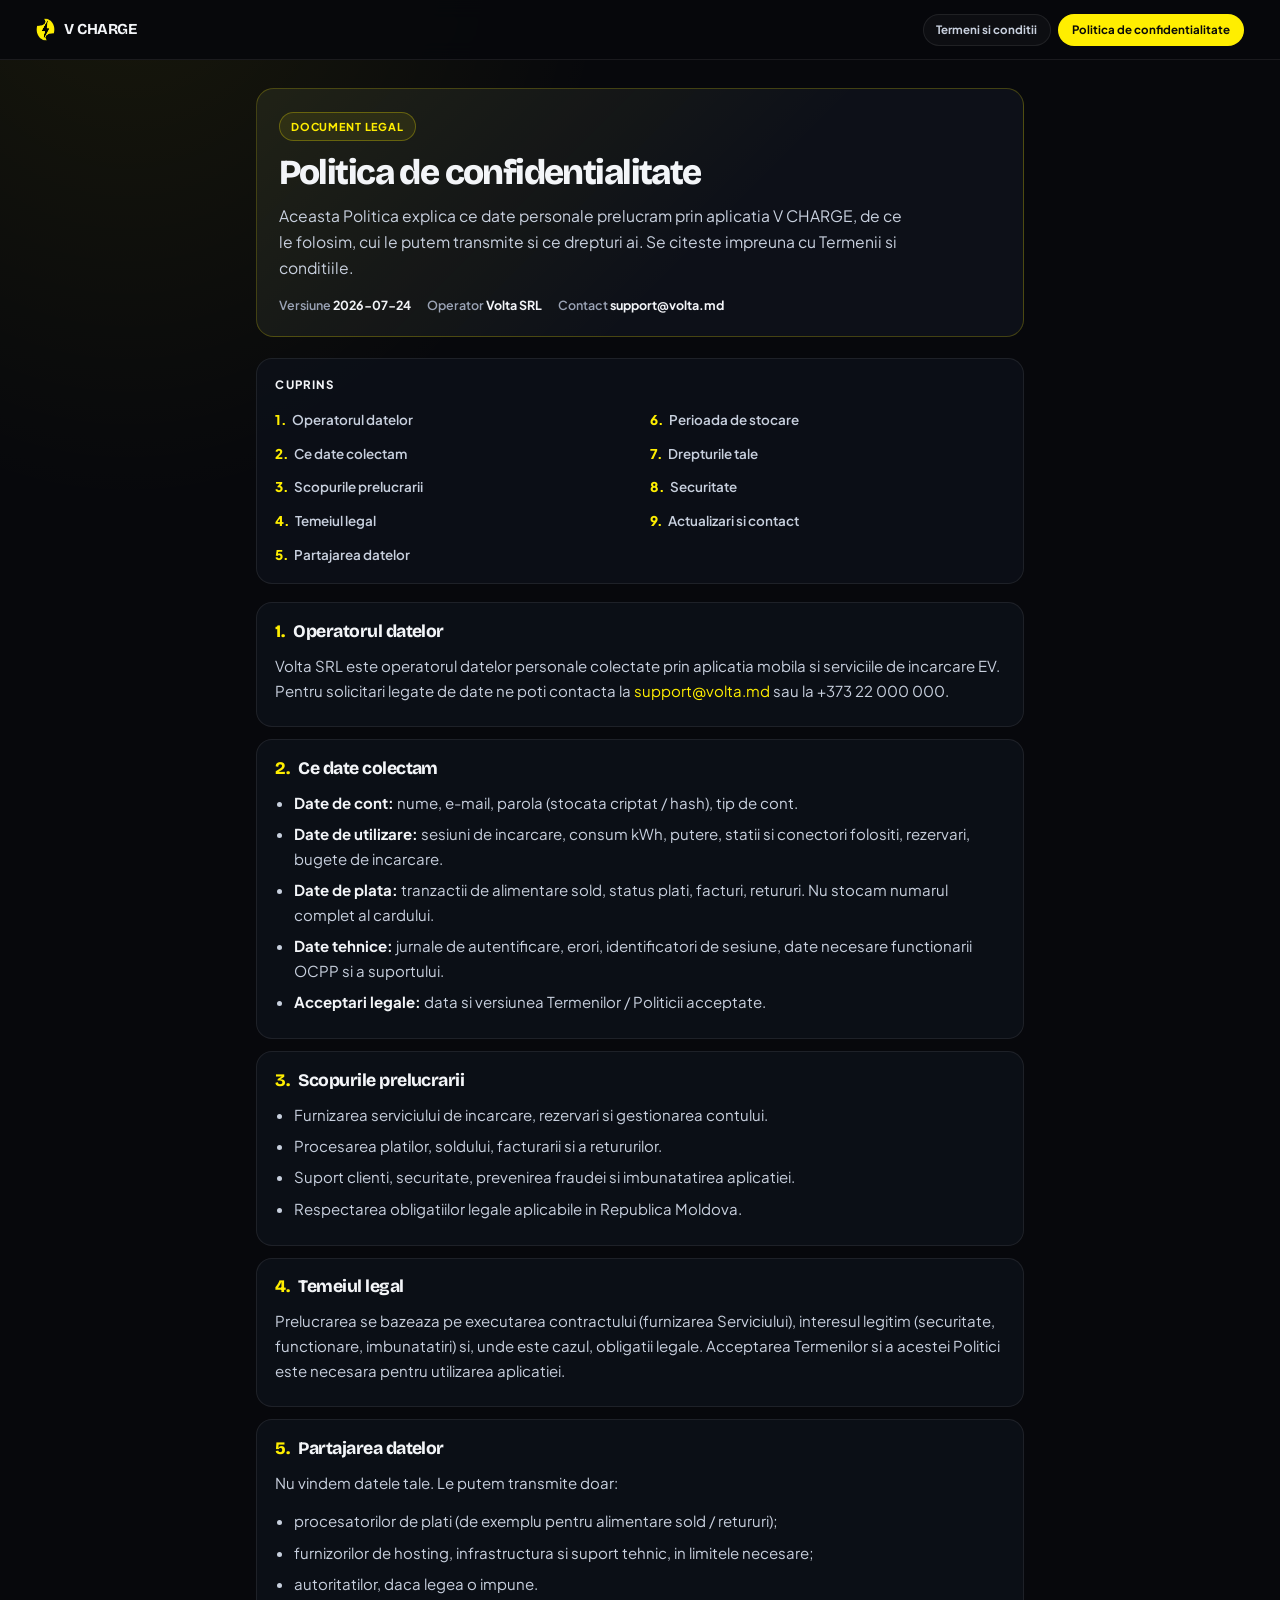
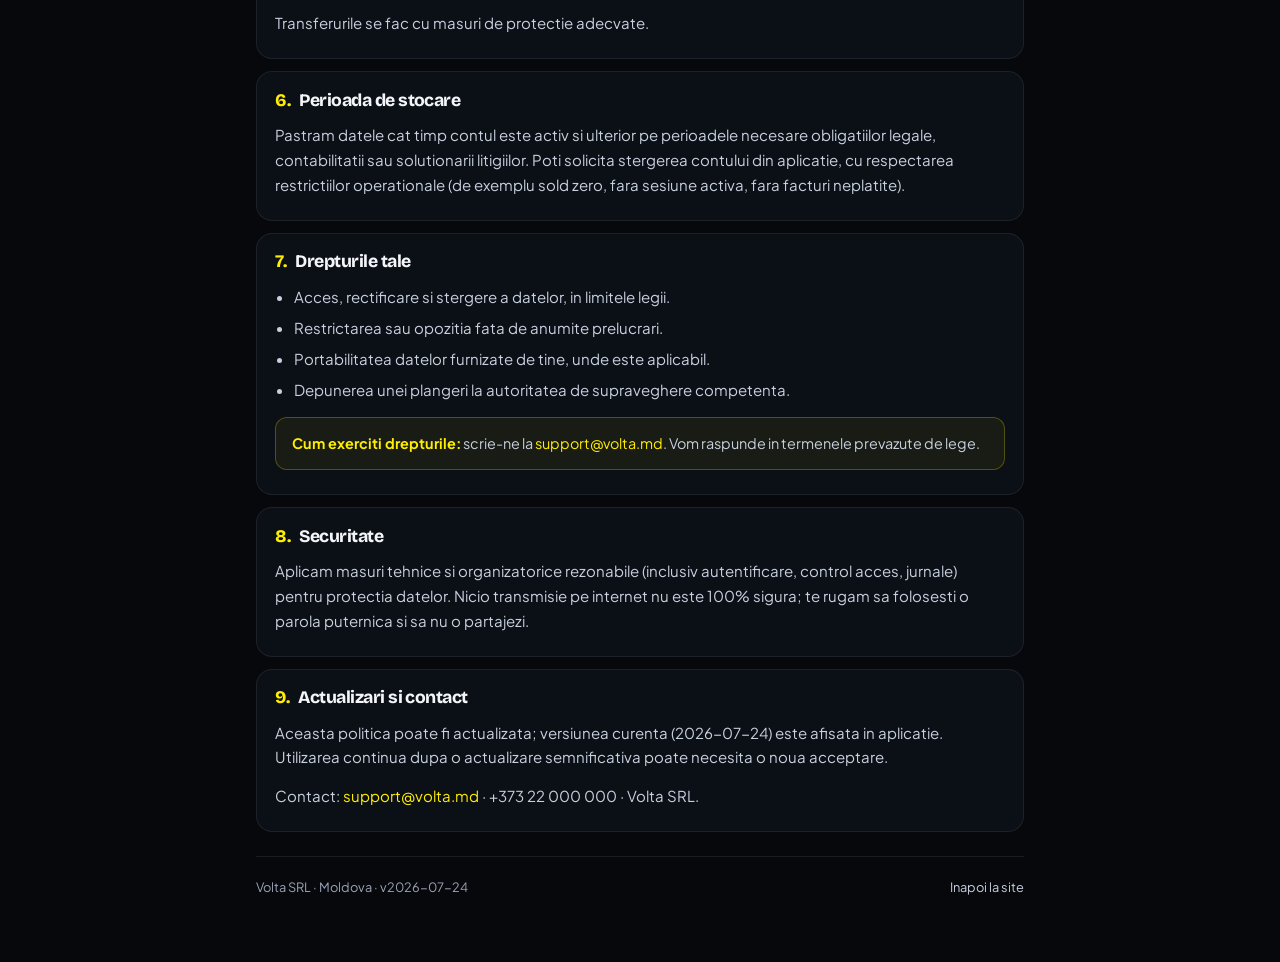
==== confidentialitate.html @ 5cec2ad6 "first commit" ====
<!DOCTYPE html>
<html lang="ro">
<head>
  <meta charset="UTF-8" />
  <meta name="viewport" content="width=device-width, initial-scale=1.0, viewport-fit=cover" />
  <meta name="description" content="Politica de confidentialitate — Volta SRL" />
  <title>Politica de confidentialitate · Volta SRL</title>
  <link rel="icon" href="./assets/app-icon.png" type="image/png" />
  <link rel="preconnect" href="https://fonts.googleapis.com" />
  <link rel="preconnect" href="https://fonts.gstatic.com" crossorigin />
  <link href="https://fonts.googleapis.com/css2?family=Bricolage+Grotesque:opsz,wght@12..96,500;12..96,700;12..96,800&family=Plus+Jakarta+Sans:wght@400;500;600;700&display=swap" rel="stylesheet" />
  <link rel="stylesheet" href="./legal.css" />
</head>
<body>
  <header class="legal-nav">
    <a class="legal-nav-brand" href="./">
      <img src="./assets/volta-ev-logo.png" alt="" width="28" height="33" />
      <span>V CHARGE</span>
    </a>
    <nav class="legal-nav-links" aria-label="Documente legale">
      <a class="" href="./termeni.html">Termeni si conditii</a>
      <a class="is-active" href="./confidentialitate.html">Politica de confidentialitate</a>
    </nav>
  </header>

  <main class="legal-shell">
    <header class="legal-hero">
      <p class="legal-badge">Document legal</p>
      <h1>Politica de confidentialitate</h1>
      <p class="legal-lede">Aceasta Politica explica ce date personale prelucram prin aplicatia V CHARGE, de ce le folosim, cui le putem transmite si ce drepturi ai. Se citeste impreuna cu Termenii si conditiile.</p>
      <div class="legal-meta">
        <span>Versiune <strong>2026-07-24</strong></span><span>Operator <strong>Volta SRL</strong></span><span>Contact <strong>support@volta.md</strong></span>
      </div>
    </header>

    <nav class="legal-toc" aria-label="Cuprins">
      <h2>Cuprins</h2>
      
      <ol>
        <li><a href="#p1"><span class="n">1.</span>Operatorul datelor</a></li>
        <li><a href="#p2"><span class="n">2.</span>Ce date colectam</a></li>
        <li><a href="#p3"><span class="n">3.</span>Scopurile prelucrarii</a></li>
        <li><a href="#p4"><span class="n">4.</span>Temeiul legal</a></li>
        <li><a href="#p5"><span class="n">5.</span>Partajarea datelor</a></li>
        <li><a href="#p6"><span class="n">6.</span>Perioada de stocare</a></li>
        <li><a href="#p7"><span class="n">7.</span>Drepturile tale</a></li>
        <li><a href="#p8"><span class="n">8.</span>Securitate</a></li>
        <li><a href="#p9"><span class="n">9.</span>Actualizari si contact</a></li>
      </ol>

    </nav>

    
    <section class="legal-section" id="p1">
      <h2><span class="n">1.</span> Operatorul datelor</h2>
      <p>
        Volta SRL este operatorul datelor personale colectate prin aplicatia mobila
        si serviciile de incarcare EV. Pentru solicitari legate de date ne poti contacta la
        <a href="mailto:support@volta.md">support@volta.md</a>
        sau la +373 22 000 000.
      </p>
    </section>

    <section class="legal-section" id="p2">
      <h2><span class="n">2.</span> Ce date colectam</h2>
      <ul>
        <li><strong>Date de cont:</strong> nume, e-mail, parola (stocata criptat / hash), tip de cont.</li>
        <li><strong>Date de utilizare:</strong> sesiuni de incarcare, consum kWh, putere, statii
            si conectori folositi, rezervari, bugete de incarcare.</li>
        <li><strong>Date de plata:</strong> tranzactii de alimentare sold, status plati, facturi,
            retururi. Nu stocam numarul complet al cardului.</li>
        <li><strong>Date tehnice:</strong> jurnale de autentificare, erori, identificatori de sesiune,
            date necesare functionarii OCPP si a suportului.</li>
        <li><strong>Acceptari legale:</strong> data si versiunea Termenilor / Politicii acceptate.</li>
      </ul>
    </section>

    <section class="legal-section" id="p3">
      <h2><span class="n">3.</span> Scopurile prelucrarii</h2>
      <ul>
        <li>Furnizarea serviciului de incarcare, rezervari si gestionarea contului.</li>
        <li>Procesarea platilor, soldului, facturarii si a retururilor.</li>
        <li>Suport clienti, securitate, prevenirea fraudei si imbunatatirea aplicatiei.</li>
        <li>Respectarea obligatiilor legale aplicabile in Republica Moldova.</li>
      </ul>
    </section>

    <section class="legal-section" id="p4">
      <h2><span class="n">4.</span> Temeiul legal</h2>
      <p>
        Prelucrarea se bazeaza pe executarea contractului (furnizarea Serviciului),
        interesul legitim (securitate, functionare, imbunatatiri) si, unde este cazul,
        obligatii legale. Acceptarea Termenilor si a acestei Politici este necesara
        pentru utilizarea aplicatiei.
      </p>
    </section>

    <section class="legal-section" id="p5">
      <h2><span class="n">5.</span> Partajarea datelor</h2>
      <p>Nu vindem datele tale. Le putem transmite doar:</p>
      <ul>
        <li>procesatorilor de plati (de exemplu pentru alimentare sold / retururi);</li>
        <li>furnizorilor de hosting, infrastructura si suport tehnic, in limitele necesare;</li>
        <li>autoritatilor, daca legea o impune.</li>
      </ul>
      <p>Transferurile se fac cu masuri de protectie adecvate.</p>
    </section>

    <section class="legal-section" id="p6">
      <h2><span class="n">6.</span> Perioada de stocare</h2>
      <p>
        Pastram datele cat timp contul este activ si ulterior pe perioadele necesare
        obligatiilor legale, contabilitatii sau solutionarii litigiilor. Poti solicita
        stergerea contului din aplicatie, cu respectarea restrictiilor operationale
        (de exemplu sold zero, fara sesiune activa, fara facturi neplatite).
      </p>
    </section>

    <section class="legal-section" id="p7">
      <h2><span class="n">7.</span> Drepturile tale</h2>
      <ul>
        <li>Acces, rectificare si stergere a datelor, in limitele legii.</li>
        <li>Restrictarea sau opozitia fata de anumite prelucrari.</li>
        <li>Portabilitatea datelor furnizate de tine, unde este aplicabil.</li>
        <li>Depunerea unei plangeri la autoritatea de supraveghere competenta.</li>
      </ul>
      <div class="legal-callout">
        <strong>Cum exerciti drepturile:</strong> scrie-ne la
        <a href="mailto:support@volta.md">support@volta.md</a>. Vom raspunde in termenele
        prevazute de lege.
      </div>
    </section>

    <section class="legal-section" id="p8">
      <h2><span class="n">8.</span> Securitate</h2>
      <p>
        Aplicam masuri tehnice si organizatorice rezonabile (inclusiv autentificare,
        control acces, jurnale) pentru protectia datelor. Nicio transmisie pe internet
        nu este 100% sigura; te rugam sa folosesti o parola puternica si sa nu o partajezi.
      </p>
    </section>

    <section class="legal-section" id="p9">
      <h2><span class="n">9.</span> Actualizari si contact</h2>
      <p>
        Aceasta politica poate fi actualizata; versiunea curenta (2026-07-24)
        este afisata in aplicatie. Utilizarea continua dupa o actualizare semnificativa
        poate necesita o noua acceptare.
      </p>
      <p>
        Contact: <a href="mailto:support@volta.md">support@volta.md</a>
        · +373 22 000 000
        · Volta SRL.
      </p>
    </section>


    <footer class="legal-footer">
      <span>Volta SRL · Moldova · v2026-07-24</span>
      <a href="./">Inapoi la site</a>
    </footer>
  </main>
</body>
</html>
---- legal.css ----
:root {
  --bg: #07080c;
  --bg2: #0d1018;
  --ink: #f3f5f8;
  --mute: #9aa3b5;
  --soft: #c8d0de;
  --line: rgba(255, 255, 255, 0.08);
  --y: #ffee00;
  --ease: cubic-bezier(0.22, 1, 0.36, 1);
  --display: "Bricolage Grotesque", system-ui, sans-serif;
  --sans: "Plus Jakarta Sans", system-ui, sans-serif;
}

*,
*::before,
*::after {
  box-sizing: border-box;
}

html {
  scroll-behavior: smooth;
}

body {
  margin: 0;
  font-family: var(--sans);
  color: var(--ink);
  background:
    radial-gradient(70% 45% at 10% -5%, rgba(255, 238, 0, 0.08), transparent 55%),
    var(--bg);
  line-height: 1.65;
  -webkit-font-smoothing: antialiased;
}

a {
  color: var(--y);
  text-decoration: none;
}

a:hover {
  text-decoration: underline;
}

.legal-nav {
  position: sticky;
  top: 0;
  z-index: 20;
  display: flex;
  align-items: center;
  justify-content: space-between;
  gap: 1rem;
  padding: 0.85rem clamp(1.1rem, 3vw, 2.25rem);
  background: rgba(7, 8, 12, 0.92);
  border-bottom: 1px solid var(--line);
  backdrop-filter: blur(10px);
}

.legal-nav-brand {
  display: inline-flex;
  align-items: center;
  gap: 0.55rem;
  font-family: var(--display);
  font-weight: 700;
  font-size: 0.95rem;
  letter-spacing: -0.03em;
  color: var(--ink);
  text-decoration: none;
}

.legal-nav-brand:hover {
  text-decoration: none;
}

.legal-nav-brand img {
  width: 1.2rem;
  height: auto;
  aspect-ratio: 399 / 472;
}

.legal-nav-links {
  display: flex;
  flex-wrap: wrap;
  gap: 0.45rem;
}

.legal-nav-links a {
  display: inline-flex;
  align-items: center;
  min-height: 2rem;
  padding: 0 0.8rem;
  border-radius: 999px;
  border: 1px solid var(--line);
  color: var(--soft);
  font-size: 0.72rem;
  font-weight: 700;
  text-decoration: none;
  background: rgba(255, 255, 255, 0.03);
}

.legal-nav-links a.is-active {
  border-color: rgba(255, 238, 0, 0.45);
  color: #0a0a0a;
  background: var(--y);
}

.legal-shell {
  max-width: 52rem;
  margin: 0 auto;
  padding: 1.75rem clamp(1.1rem, 3vw, 2rem) 4rem;
}

.legal-hero {
  margin-bottom: 1.35rem;
  padding: 1.4rem 1.35rem 1.25rem;
  border-radius: 1.1rem;
  border: 1px solid rgba(255, 238, 0, 0.22);
  background:
    linear-gradient(135deg, rgba(255, 238, 0, 0.08), transparent 60%),
    var(--bg2);
}

.legal-badge {
  display: inline-flex;
  margin: 0 0 0.75rem;
  padding: 0.3rem 0.7rem;
  border-radius: 999px;
  border: 1px solid rgba(255, 238, 0, 0.28);
  color: var(--y);
  font-size: 0.68rem;
  font-weight: 750;
  letter-spacing: 0.08em;
  text-transform: uppercase;
  background: rgba(255, 238, 0, 0.08);
}

.legal-hero h1 {
  margin: 0 0 0.65rem;
  font-family: var(--display);
  font-size: clamp(1.7rem, 4vw, 2.2rem);
  font-weight: 800;
  letter-spacing: -0.045em;
  line-height: 1.12;
}

.legal-lede {
  margin: 0 0 0.9rem;
  color: var(--soft);
  font-size: 0.98rem;
  max-width: 58ch;
}

.legal-meta {
  display: flex;
  flex-wrap: wrap;
  gap: 0.5rem 1rem;
  color: var(--mute);
  font-size: 0.78rem;
  font-weight: 600;
}

.legal-meta strong {
  color: var(--ink);
}

.legal-toc {
  margin-bottom: 1.15rem;
  padding: 1rem 1.15rem;
  border-radius: 1rem;
  border: 1px solid var(--line);
  background: rgba(13, 16, 24, 0.9);
}

.legal-toc h2 {
  margin: 0 0 0.75rem;
  font-size: 0.72rem;
  font-weight: 750;
  letter-spacing: 0.1em;
  text-transform: uppercase;
  color: var(--ink);
}

.legal-toc ol {
  margin: 0;
  padding: 0;
  list-style: none;
  columns: 2;
  column-gap: 1.25rem;
}

.legal-toc li {
  break-inside: avoid;
  margin-bottom: 0.45rem;
}

.legal-toc a {
  color: var(--soft);
  font-size: 0.84rem;
  font-weight: 600;
  text-decoration: none;
  line-height: 1.35;
}

.legal-toc a:hover {
  color: var(--y);
  text-decoration: none;
}

.legal-toc .n {
  color: var(--y);
  font-weight: 800;
  margin-right: 0.35rem;
}

@media (max-width: 640px) {
  .legal-toc ol {
    columns: 1;
  }
}

.legal-section {
  scroll-margin-top: 4.5rem;
  margin-bottom: 0.75rem;
  padding: 1.1rem 1.15rem 0.55rem;
  border-radius: 1rem;
  border: 1px solid var(--line);
  background: rgba(13, 16, 24, 0.88);
}

.legal-section h2 {
  margin: 0 0 0.7rem;
  font-family: var(--display);
  font-size: 1.1rem;
  font-weight: 750;
  letter-spacing: -0.03em;
  line-height: 1.25;
}

.legal-section h2 .n {
  color: var(--y);
  margin-right: 0.35rem;
}

.legal-section p,
.legal-section li {
  color: var(--soft);
  font-size: 0.94rem;
}

.legal-section p {
  margin: 0 0 0.85rem;
}

.legal-section ul {
  margin: 0 0 0.9rem;
  padding-left: 1.15rem;
}

.legal-section li {
  margin-bottom: 0.4rem;
}

.legal-section strong {
  color: var(--ink);
}

.legal-callout {
  margin: 0 0 0.95rem;
  padding: 0.85rem 0.95rem;
  border-radius: 0.75rem;
  border: 1px solid rgba(255, 238, 0, 0.25);
  background: rgba(255, 238, 0, 0.06);
  color: var(--soft);
  font-size: 0.9rem;
}

.legal-callout strong {
  color: var(--y);
}

.legal-footer {
  display: flex;
  flex-wrap: wrap;
  justify-content: space-between;
  gap: 0.5rem 1rem;
  margin-top: 1.5rem;
  padding-top: 1.25rem;
  border-top: 1px solid var(--line);
  font-size: 0.8rem;
  color: var(--mute);
}

.legal-footer a {
  color: var(--soft);
  text-decoration: none;
}

.legal-footer a:hover {
  color: var(--y);
}

@media (max-width: 720px) {
  .legal-nav {
    flex-direction: column;
    align-items: flex-start;
    padding-top: max(0.75rem, env(safe-area-inset-top, 0px));
    padding-left: max(1rem, env(safe-area-inset-left, 0px));
    padding-right: max(1rem, env(safe-area-inset-right, 0px));
  }

  .legal-nav-links {
    width: 100%;
  }

  .legal-nav-links a {
    flex: 1 1 auto;
    justify-content: center;
    min-height: 2.35rem;
    font-size: 0.7rem;
  }

  .legal-shell {
    padding: 1.15rem 1rem calc(2.5rem + env(safe-area-inset-bottom, 0px));
  }

  .legal-hero {
    padding: 1.1rem 1rem 1rem;
    border-radius: 0.95rem;
  }

  .legal-hero h1 {
    font-size: clamp(1.45rem, 7vw, 1.85rem);
  }

  .legal-lede {
    font-size: 0.92rem;
  }

  .legal-toc,
  .legal-section {
    padding-inline: 0.95rem;
    border-radius: 0.9rem;
  }

  .legal-section {
    scroll-margin-top: 6.5rem;
  }

  .legal-section h2 {
    font-size: 1.02rem;
  }

  .legal-section p,
  .legal-section li {
    font-size: 0.9rem;
  }
}
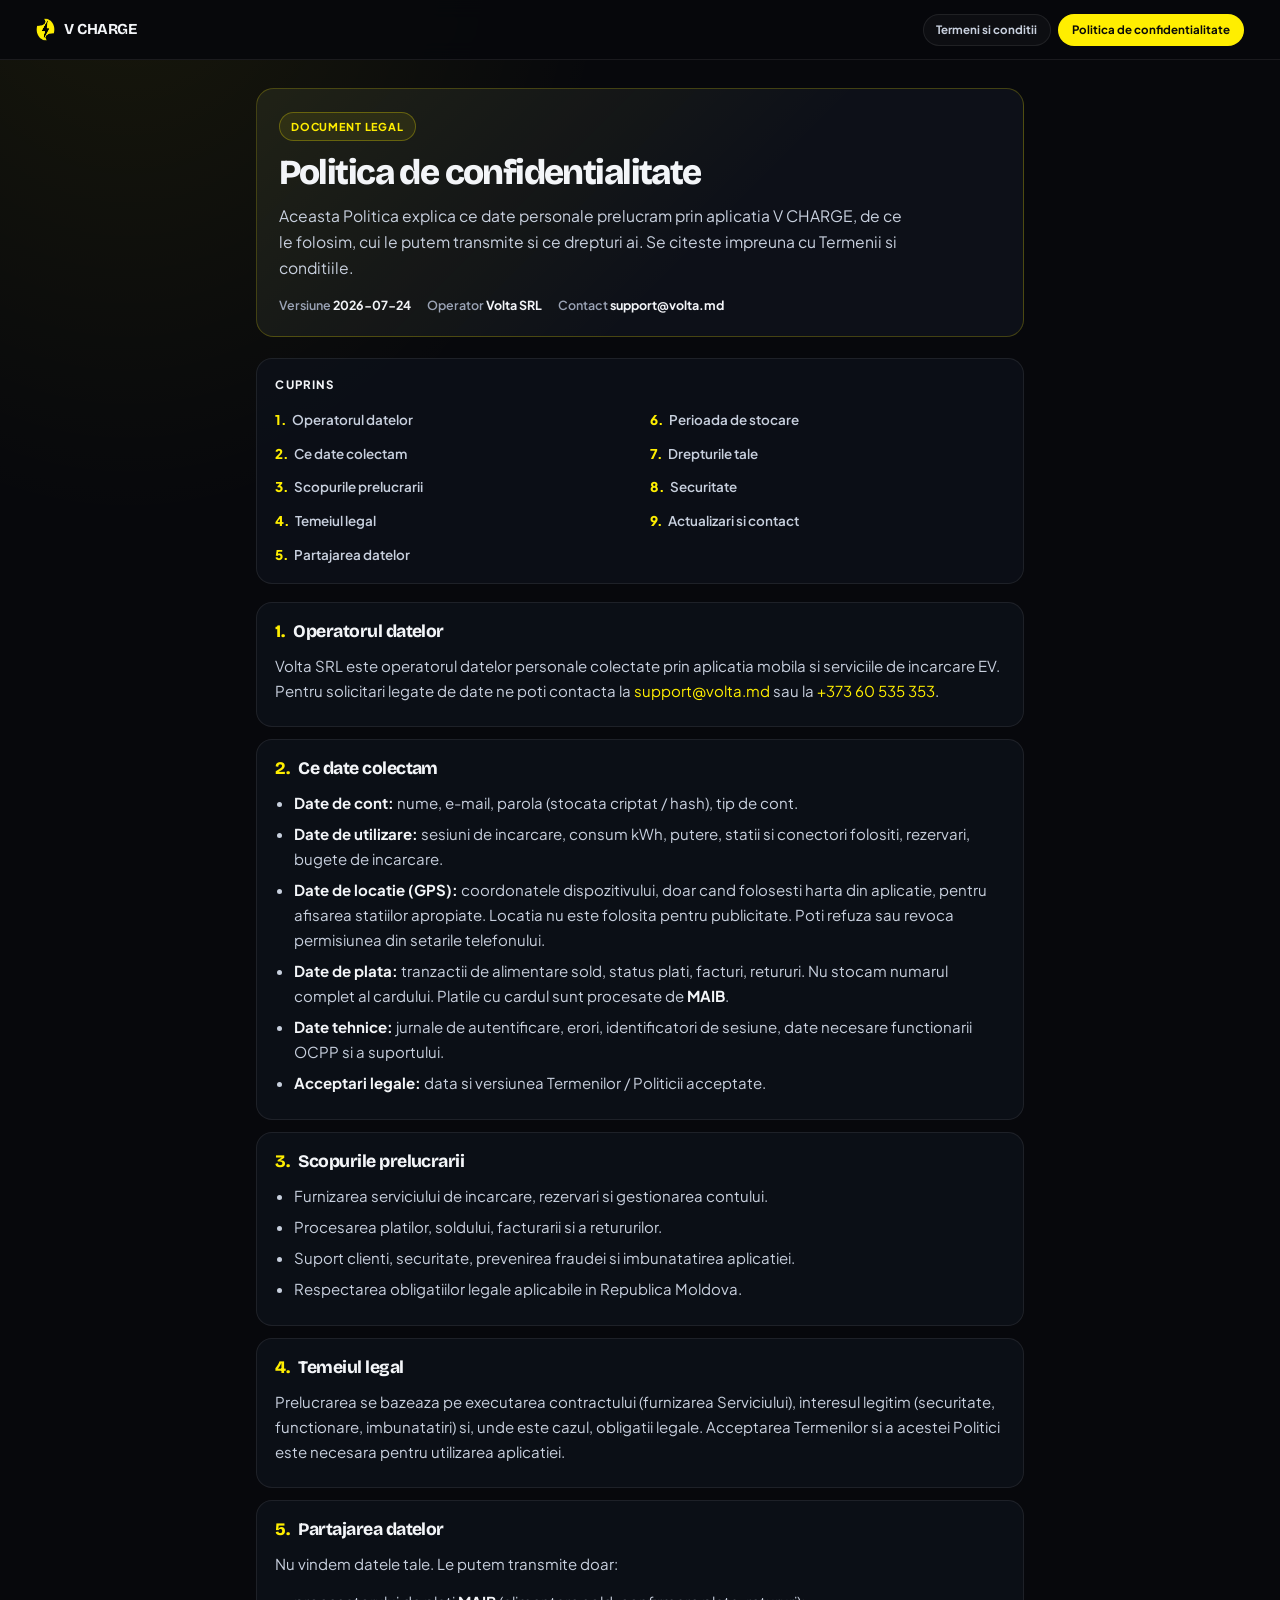
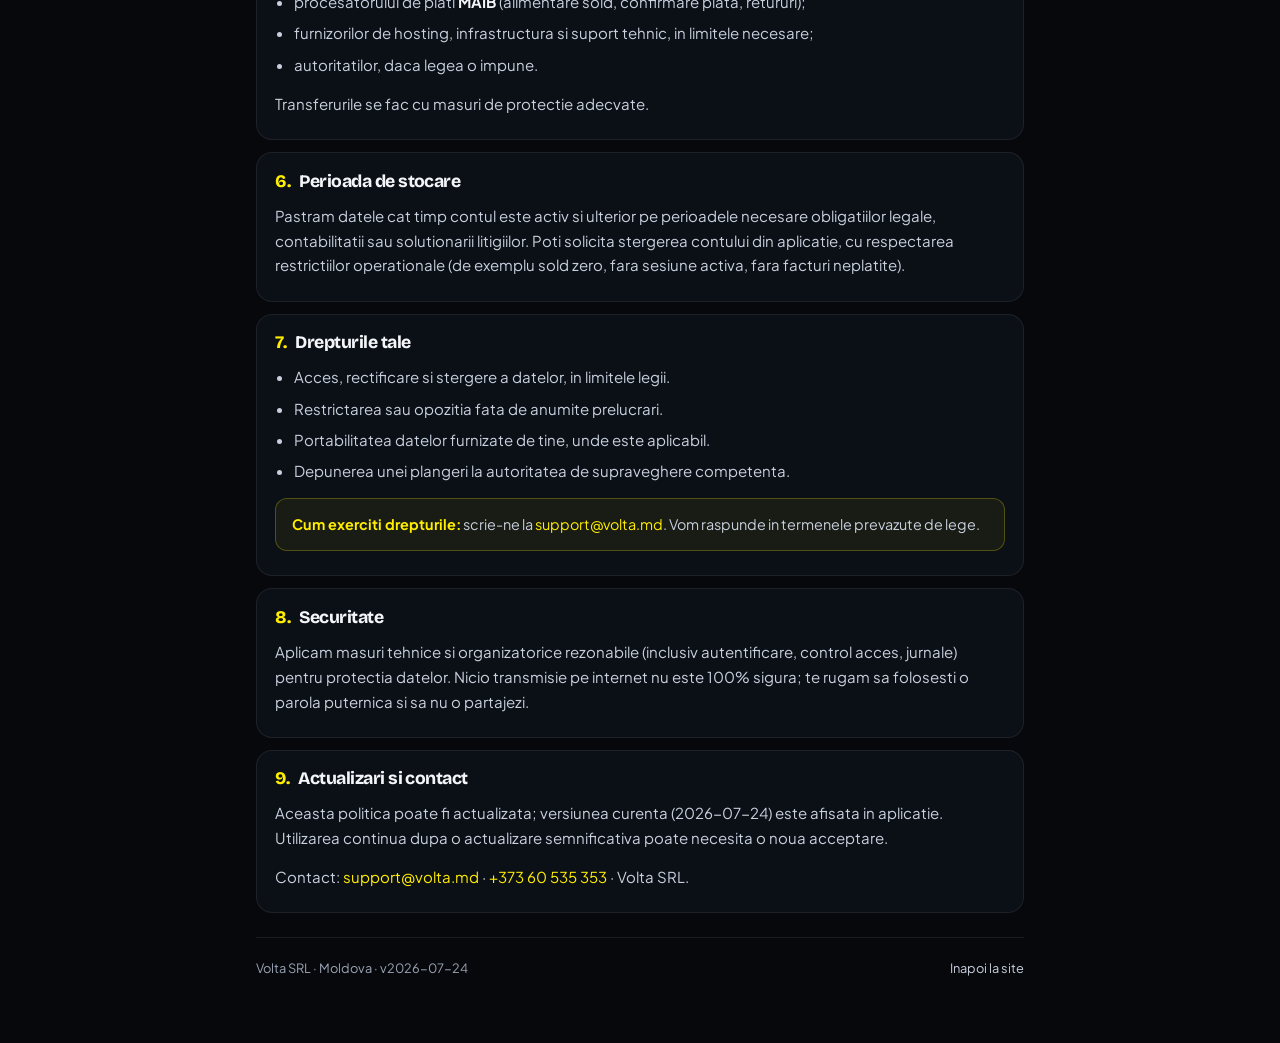
==== commit f239212d: "bhfiuehwefguiefefeferh" ====
--- a/confidentialitate.html
+++ b/confidentialitate.html
@@ -57,7 +57,7 @@
         Volta SRL este operatorul datelor personale colectate prin aplicatia mobila
         si serviciile de incarcare EV. Pentru solicitari legate de date ne poti contacta la
         <a href="mailto:support@volta.md">support@volta.md</a>
-        sau la +373 22 000 000.
+        sau la <a href="tel:+37360535353">+373 60 535 353</a>.
       </p>
     </section>
 
@@ -67,8 +67,12 @@
         <li><strong>Date de cont:</strong> nume, e-mail, parola (stocata criptat / hash), tip de cont.</li>
         <li><strong>Date de utilizare:</strong> sesiuni de incarcare, consum kWh, putere, statii
             si conectori folositi, rezervari, bugete de incarcare.</li>
+        <li><strong>Date de locatie (GPS):</strong> coordonatele dispozitivului, doar cand folosesti
+            harta din aplicatie, pentru afisarea statiilor apropiate. Locatia nu este folosita
+            pentru publicitate. Poti refuza sau revoca permisiunea din setarile telefonului.</li>
         <li><strong>Date de plata:</strong> tranzactii de alimentare sold, status plati, facturi,
-            retururi. Nu stocam numarul complet al cardului.</li>
+            retururi. Nu stocam numarul complet al cardului. Platile cu cardul sunt procesate de
+            <strong>MAIB</strong>.</li>
         <li><strong>Date tehnice:</strong> jurnale de autentificare, erori, identificatori de sesiune,
             date necesare functionarii OCPP si a suportului.</li>
         <li><strong>Acceptari legale:</strong> data si versiunea Termenilor / Politicii acceptate.</li>
@@ -99,7 +103,7 @@
       <h2><span class="n">5.</span> Partajarea datelor</h2>
       <p>Nu vindem datele tale. Le putem transmite doar:</p>
       <ul>
-        <li>procesatorilor de plati (de exemplu pentru alimentare sold / retururi);</li>
+        <li>procesatorului de plati <strong>MAIB</strong> (alimentare sold, confirmare plata, retururi);</li>
         <li>furnizorilor de hosting, infrastructura si suport tehnic, in limitele necesare;</li>
         <li>autoritatilor, daca legea o impune.</li>
       </ul>
@@ -149,7 +153,7 @@
       </p>
       <p>
         Contact: <a href="mailto:support@volta.md">support@volta.md</a>
-        · +373 22 000 000
+        · <a href="tel:+37360535353">+373 60 535 353</a>
         · Volta SRL.
       </p>
     </section>
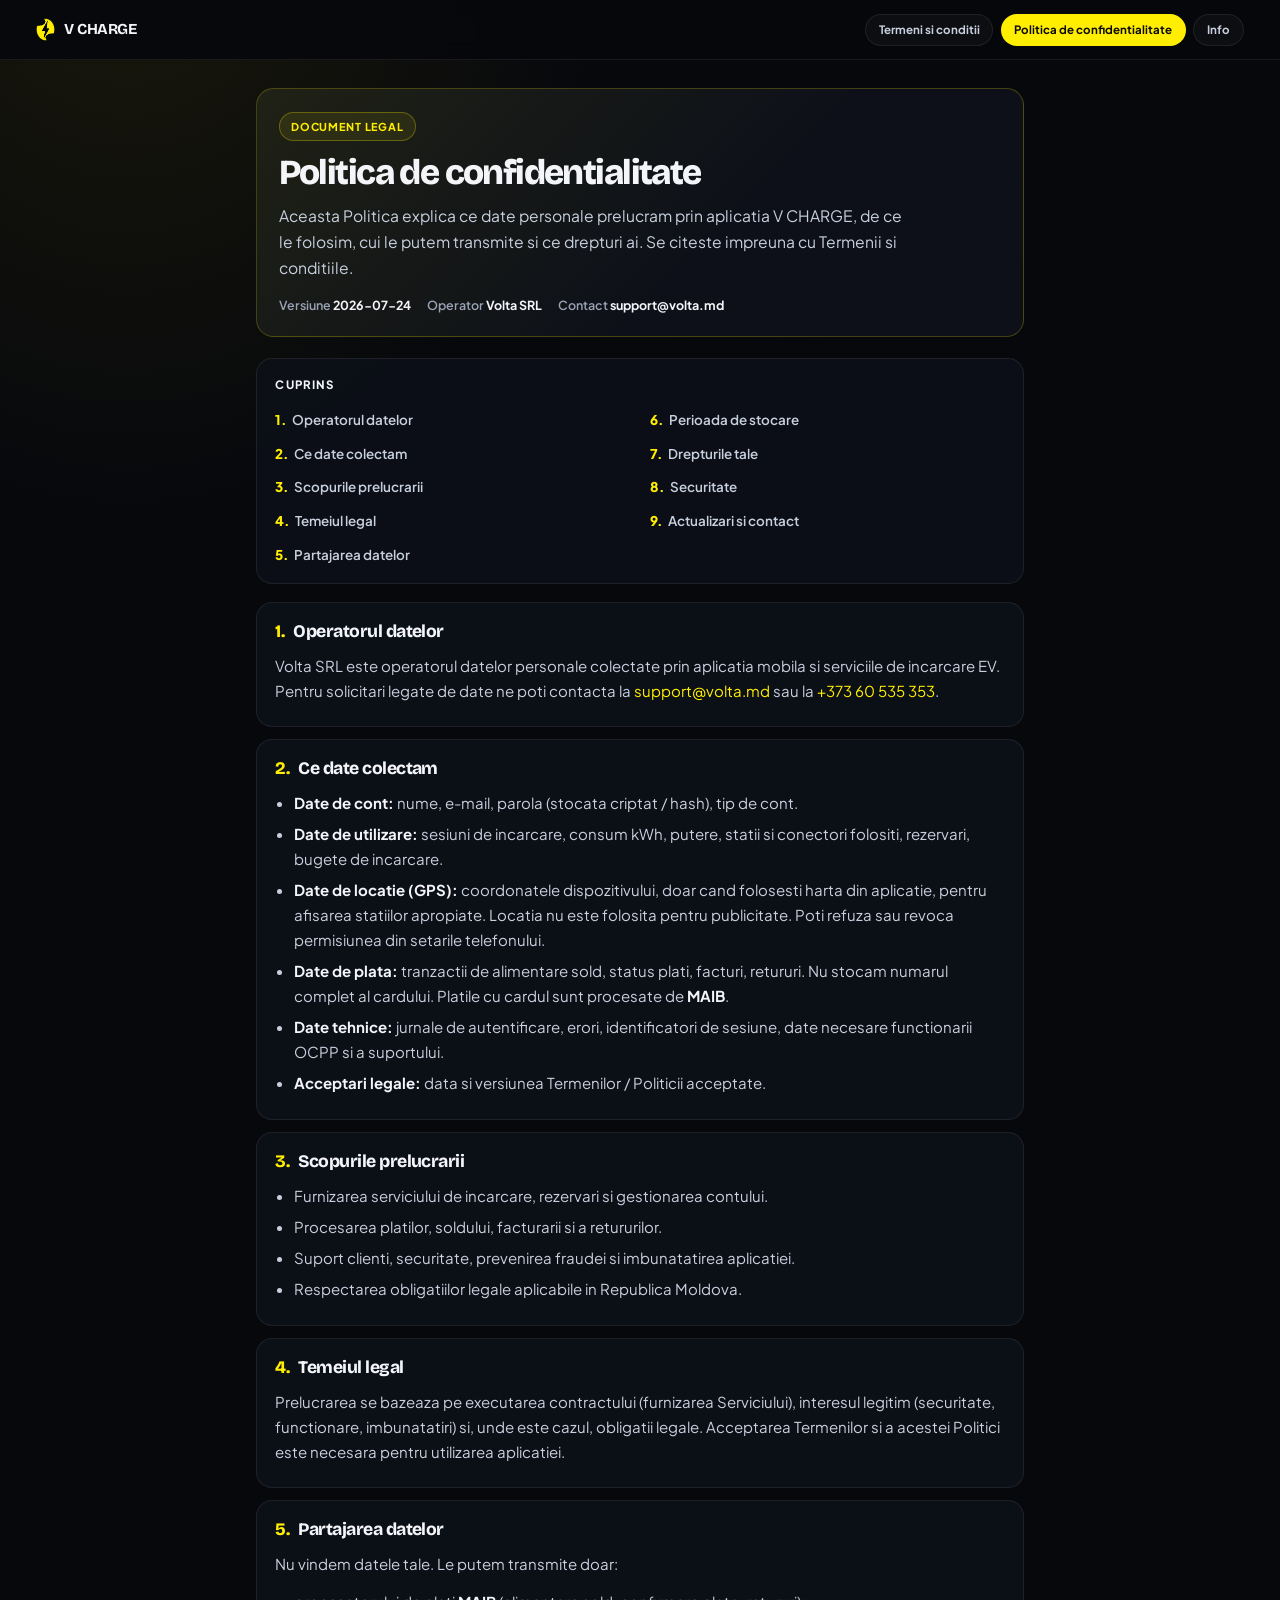
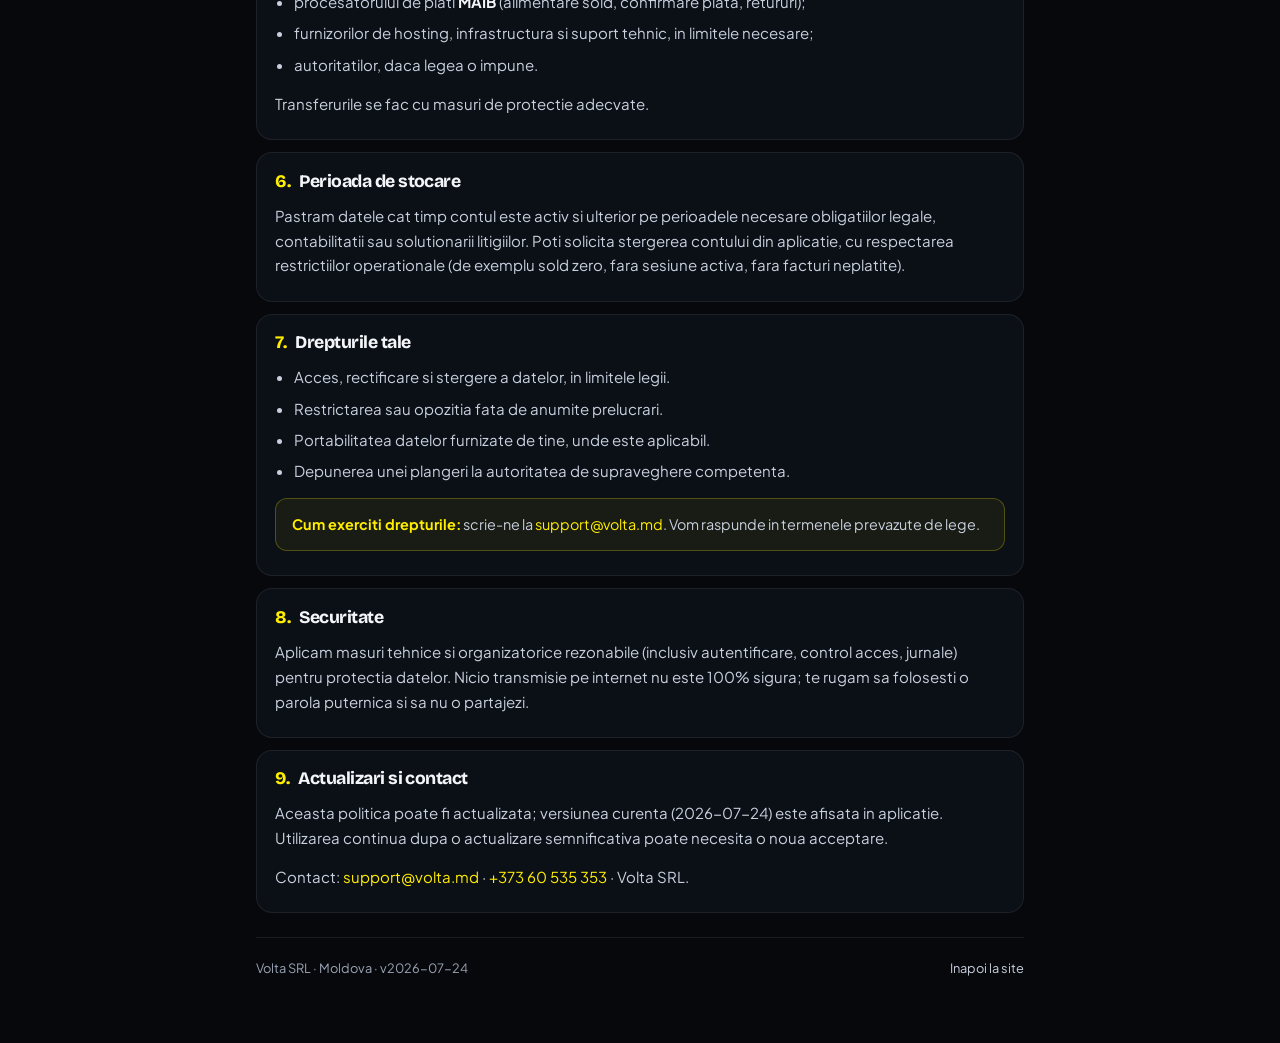
==== commit 4aaf6cfc: "fbeyhwbfuiewfbwibufewghfuiewhfiuewhuifbweyhfewubfiuewhfiuewhfiuewgfeywihbcuiegcyegcyuwegycegwy" ====
--- a/confidentialitate.html
+++ b/confidentialitate.html
@@ -18,8 +18,9 @@
       <span>V CHARGE</span>
     </a>
     <nav class="legal-nav-links" aria-label="Documente legale">
-      <a class="" href="./termeni.html">Termeni si conditii</a>
+      <a href="./termeni.html">Termeni si conditii</a>
       <a class="is-active" href="./confidentialitate.html">Politica de confidentialitate</a>
+      <a href="./info.html">Info</a>
     </nav>
   </header>
 
